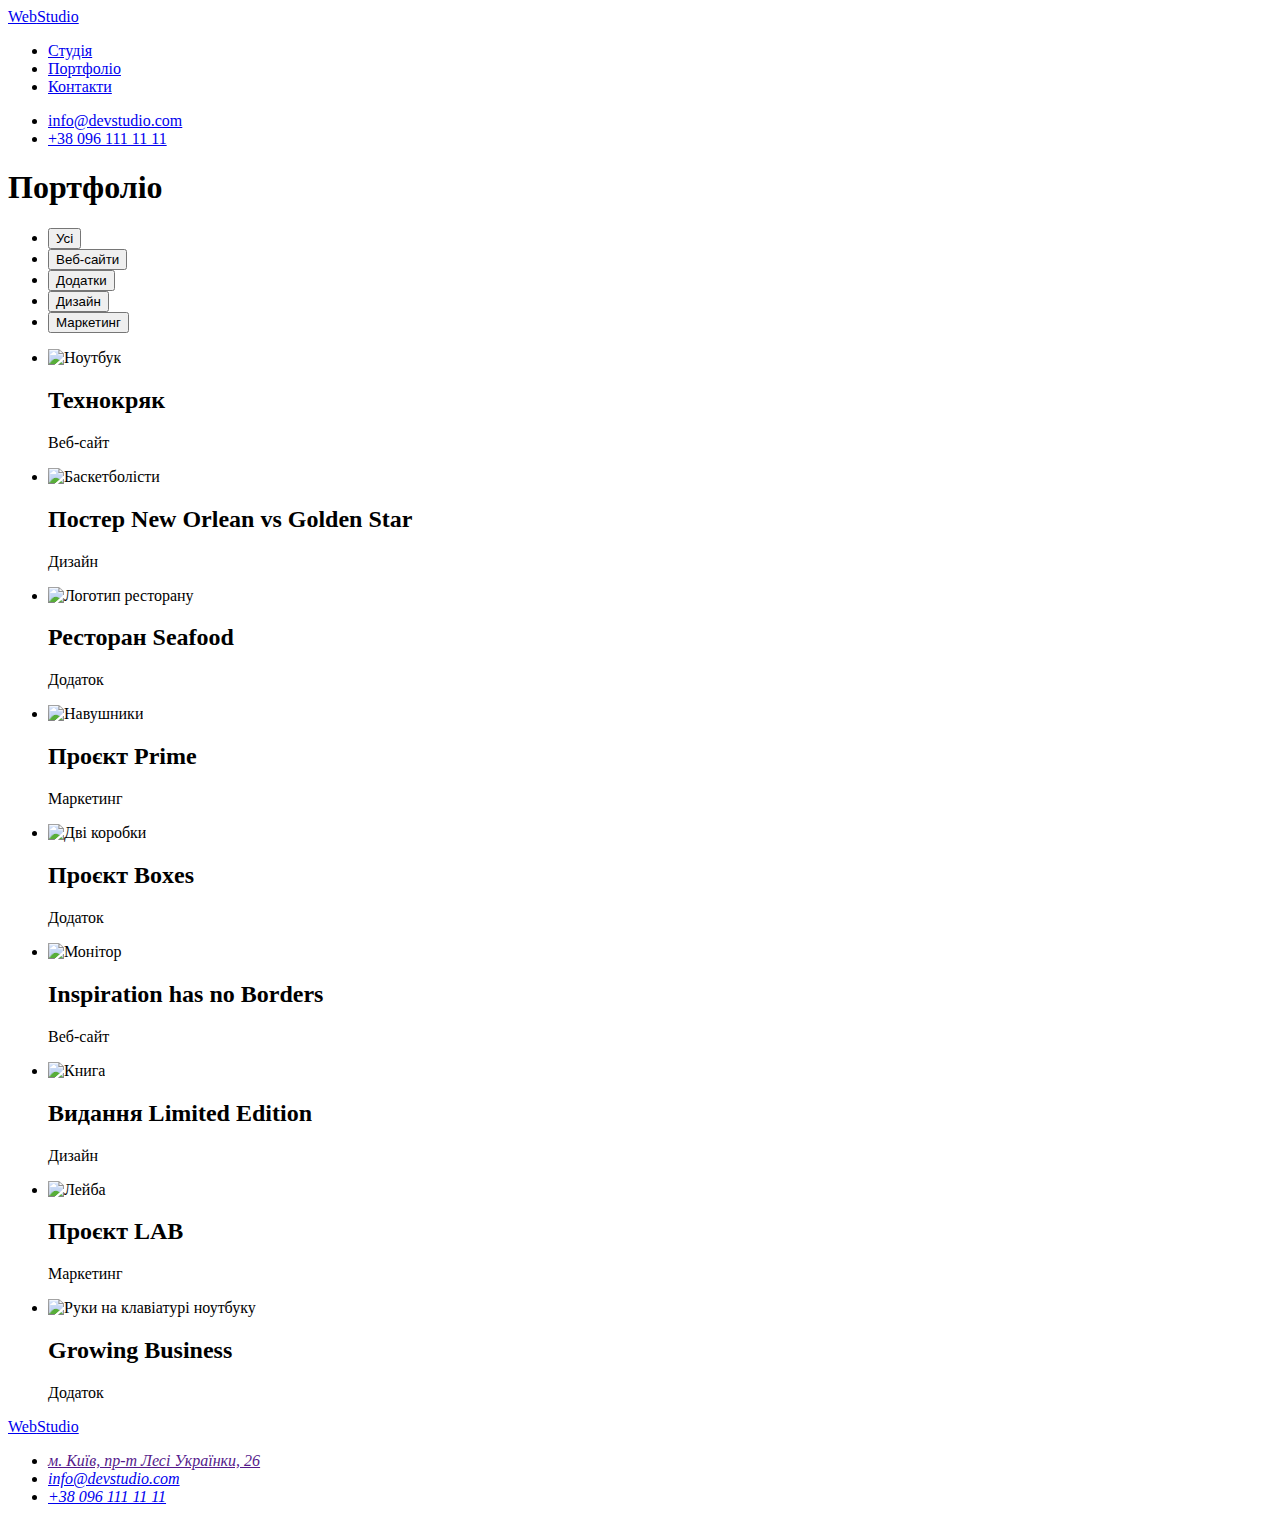
==== portfolio.html @ 7ed56ee0 "Додала нові класи" ====
<!DOCTYPE html>
<html lang="uk">
<head>
    <meta charset="UTF-8">
    <meta http-equiv="X-UA-Compatible" content="IE=edge">
    <meta name="viewport" content="width=device-width, initial-scale=1.0">
    <title>Document</title>
    <link rel="preconnect" href="https://fonts.googleapis.com">
    <link rel="preconnect" href="https://fonts.gstatic.com" crossorigin>
    <link href="https://fonts.googleapis.com/css2?family=Raleway:wght@700&family=Roboto:wght@400;500;700;900&display=swap"
        rel="stylesheet">
    <link rel="stylesheet" href="./css/styles.css">
</head>
<body>
<!-- Сторінка портфоліо -->
<!-- Шапка сайту -->
<header class="header">
    <div class="container">
    <nav>
        <a href="./index.html" class="logo"><span class="accent">Web</span>Studio</a>
        <ul class="site-nav list">
            <li> <a href="./index.html" class="link">Студія</a></li>
            <li> <a href="./portfolio.html" class="link current">Портфоліо</a></li>
            <li> <a href="./contacts.html" class="link">Контакти</a></li>
        </ul>
    </nav>
    <ul class="auth-nav list">
        <li>
            <a href="mailto:info@devstudio.com" class="link">info@devstudio.com</a>
        </li>
        <li>
            <a href="tel:+380961111111" class="link">+38 096 111 11 11</a>
        </li>
    </ul>
    </div>
</header>

<main>
<section>
    <div class="container">
    <h1 class="visually-hidden">Портфоліо</h1>
        <ul class="button-nav">
            <li><button type="button" class="button">Усі</button></li>
            <li><button type="button" class="button">Веб-сайти</button></li>
            <li><button type="button" class="button">Додатки</button></li>
            <li><button type="button" class="button">Дизайн</button></li>
            <li><button type="button" class="button">Маркетинг</button></li>
        </ul>

        <ul class="">
            <li>
                <img src="./images/portfolio_1.jpg" alt="Ноутбук" width="370">
                <h2 class="subtitle">Технокряк</h2>
                <p class="desk">Веб-сайт</p>
            </li>
            <li>
                <img src="./images/portfolio_2.jpg" alt="Баскетболісти" width="370">
                <h2 class="subtitle">Постер New Orlean vs Golden Star</h2>
                <p class="desk">Дизайн</p>
            </li>
            <li>
                <img src="./images/portfolio_3.jpg" alt="Логотип ресторану" width="370">
                <h2 class="subtitle">Ресторан Seafood</h2>
                <p class="desk">Додаток</p>
            </li>
            <li>
                <img src="./images/portfolio_4.jpg" alt="Навушники" width="370">
                <h2 class="subtitle">Проєкт Prime</h2>
                <p class="desk">Маркетинг</p>
            </li>
            <li>
                <img src="./images/portfolio_5.jpg" alt="Дві коробки" width="370">
                <h2 class="subtitle">Проєкт Boxes</h2>
                <p class="desk">Додаток</p>
            </li>
            <li>
                <img src="./images/portfolio_6.jpg" alt="Монітор" width="370">
                <h2 class="subtitle">Inspiration has no Borders</h2>
                <p class="desk">Веб-сайт</p>
            </li>
            <li>
                <img src="./images/portfolio_7.jpg" alt="Книга" width="370">
                <h2 class="subtitle">Видання Limited Edition</h2>
                <p class="desk">Дизайн</p>
            </li>
            <li>
                <img src="./images/portfolio_8.jpg" alt="Лейба" width="370">
                <h2 class="subtitle">Проєкт LAB</h2>
                <p class="desk">Маркетинг</p>
            </li>
            <li>
                <img src="./images/portfolio_9.jpg" alt="Руки на клавіатурі ноутбуку" width="370">
                <h2 class="subtitle">Growing Business</h2>
                <p class="desk">Додаток</p>
            </li>
        </ul>
        </div>
</section>
</main>

<!-- Футер -->
<footer class="footer">
    <div class="container">
    <a href="./index.html" class="logo-link"><span class="accent">Web</span>Studio</a>
    <address class="add">
        <ul class="footer-list">
            <li>
                <a href="" class="link">м. Київ, пр-т Лесі Українки, 26</a>

            </li>
            <li>
                <a href="mailto:info@devstudio.com" class="item-link">info@devstudio.com</a>
            </li>
            <li>
                <a href="tel:+380961111111" class="item-link">+38 096 111 11 11</a>
            </li>
        </ul>
    </address>
    </div>
</footer>
</body>
</html>
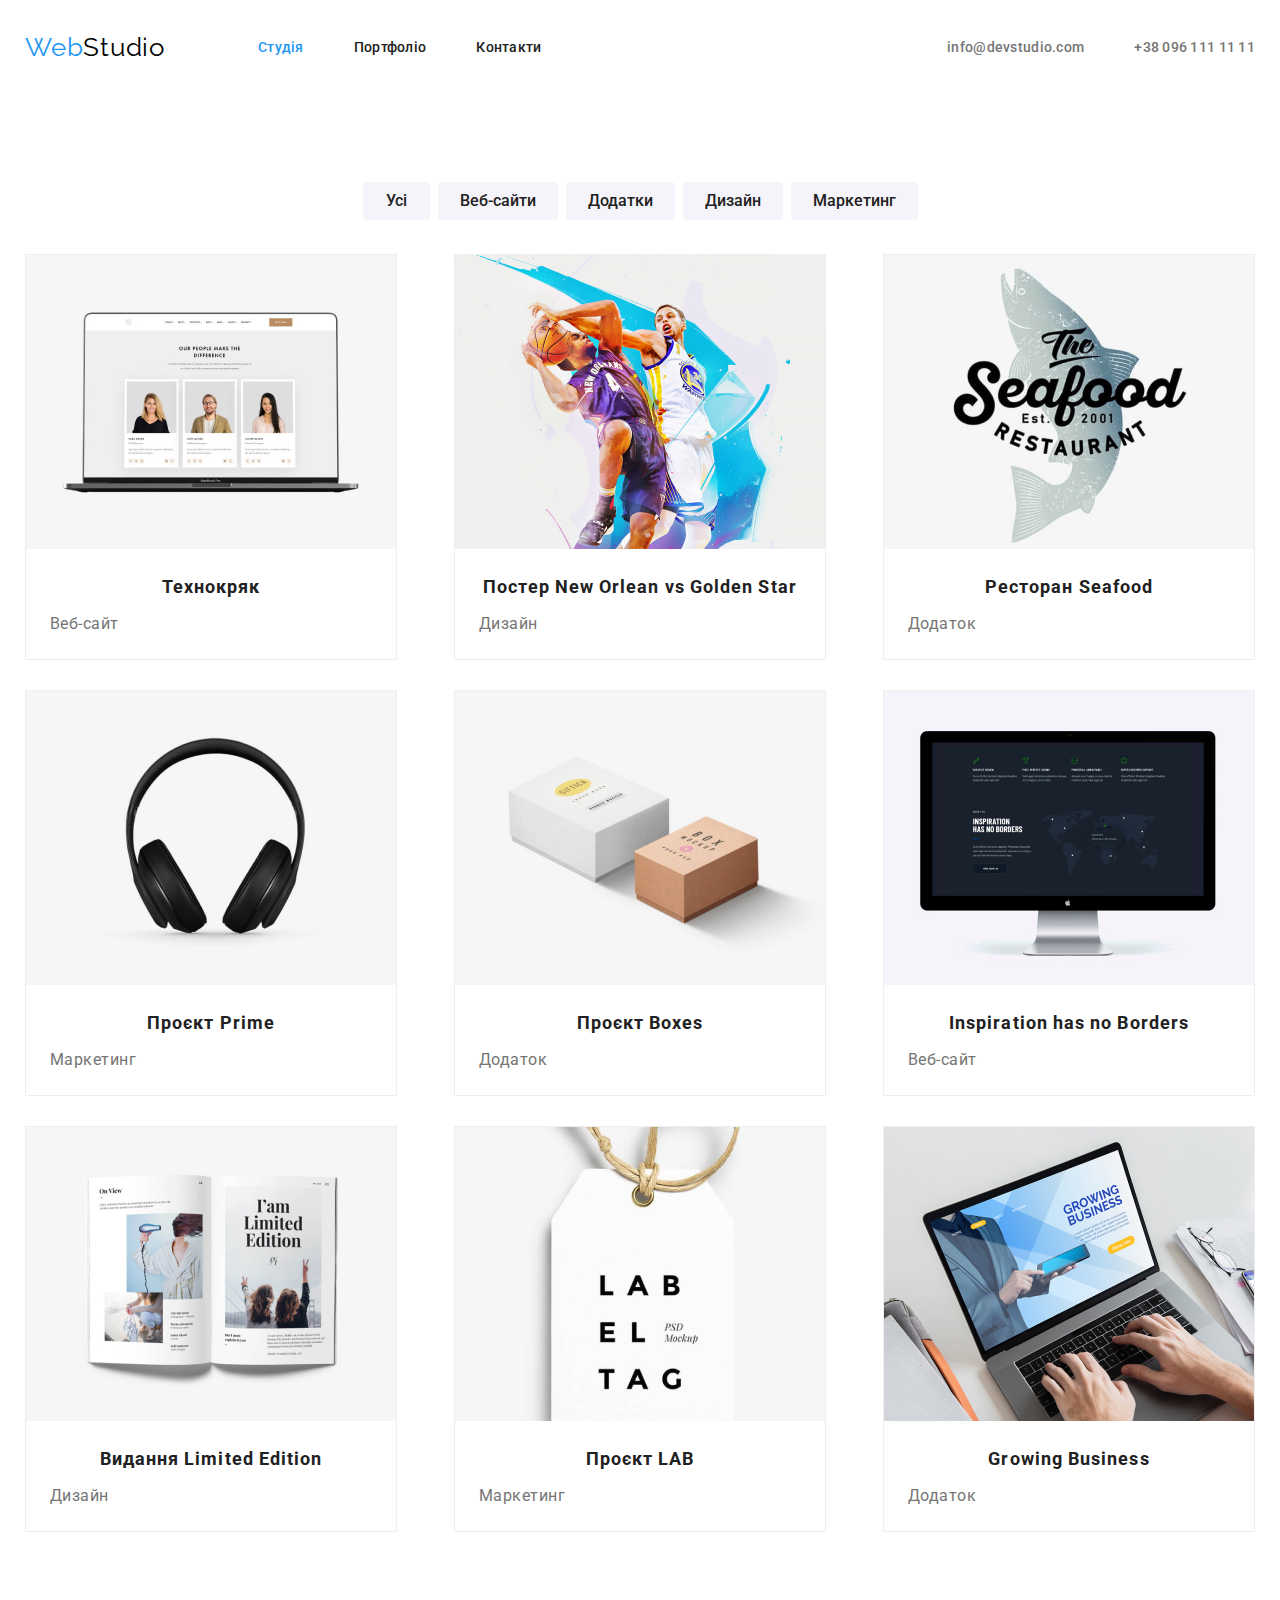
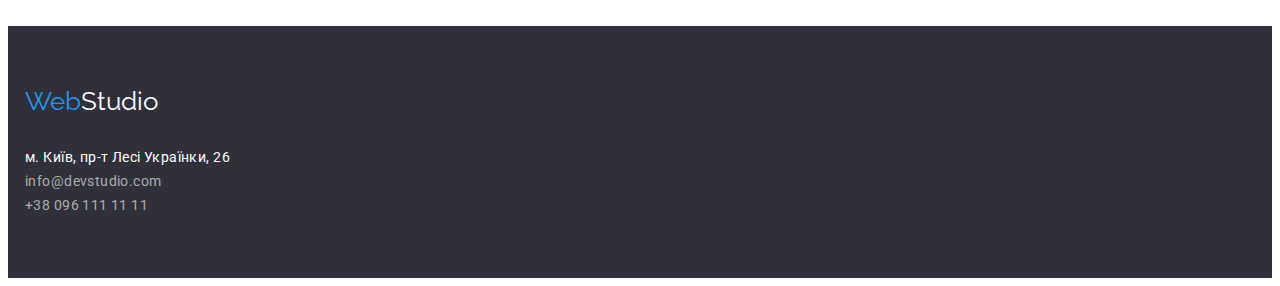
==== commit e594db3b: "виконую геометрію елементів" ====
--- a/portfolio.html
+++ b/portfolio.html
@@ -15,23 +15,19 @@
 <!-- Сторінка портфоліо -->
 <!-- Шапка сайту -->
 <header class="header">
-    <div class="container">
-    <nav>
-        <a href="./index.html" class="logo"><span class="accent">Web</span>Studio</a>
-        <ul class="site-nav list">
-            <li> <a href="./index.html" class="link">Студія</a></li>
-            <li> <a href="./portfolio.html" class="link current">Портфоліо</a></li>
-            <li> <a href="./contacts.html" class="link">Контакти</a></li>
+    <div class="container head-nav">
+        <nav class="nav">
+            <a href="./index.html" class="logo"><span class="accent">Web</span>Studio</a>
+            <ul class="site-nav list">
+                <li class="item"> <a href="./index.html" class="link current">Студія</a></li>
+                <li class="item"> <a href="./portfolio.html" class="link">Портфоліо</a></li>
+                <li class="item"> <a href="./contacts.html" class="link">Контакти</a></li>
+            </ul>
+        </nav>
+        <ul class="auth-nav list">
+            <li class="item"><a href="mailto:info@devstudio.com" class="link">info@devstudio.com</a></li>
+            <li class="item"><a href="tel:+380961111111" class="link">+38 096 111 11 11</a></li>
         </ul>
-    </nav>
-    <ul class="auth-nav list">
-        <li>
-            <a href="mailto:info@devstudio.com" class="link">info@devstudio.com</a>
-        </li>
-        <li>
-            <a href="tel:+380961111111" class="link">+38 096 111 11 11</a>
-        </li>
-    </ul>
     </div>
 </header>
 
@@ -40,55 +36,55 @@
     <div class="container">
     <h1 class="visually-hidden">Портфоліо</h1>
         <ul class="button-nav">
-            <li><button type="button" class="button">Усі</button></li>
-            <li><button type="button" class="button">Веб-сайти</button></li>
-            <li><button type="button" class="button">Додатки</button></li>
-            <li><button type="button" class="button">Дизайн</button></li>
-            <li><button type="button" class="button">Маркетинг</button></li>
+            <li class="btn-nav"><button type="button" class="button">Усі</button></li>
+            <li class="btn-nav"><button type="button" class="button">Веб-сайти</button></li>
+            <li class="btn-nav"><button type="button" class="button">Додатки</button></li>
+            <li class="btn-nav"><button type="button" class="button">Дизайн</button></li>
+            <li class="btn-nav"><button type="button" class="button">Маркетинг</button></li>
         </ul>
 
-        <ul class="">
-            <li>
+        <ul class="list photo">
+            <li class="gallery">
                 <img src="./images/portfolio_1.jpg" alt="Ноутбук" width="370">
                 <h2 class="subtitle">Технокряк</h2>
                 <p class="desk">Веб-сайт</p>
             </li>
-            <li>
+            <li class="gallery">
                 <img src="./images/portfolio_2.jpg" alt="Баскетболісти" width="370">
                 <h2 class="subtitle">Постер New Orlean vs Golden Star</h2>
                 <p class="desk">Дизайн</p>
             </li>
-            <li>
+            <li class="gallery">
                 <img src="./images/portfolio_3.jpg" alt="Логотип ресторану" width="370">
                 <h2 class="subtitle">Ресторан Seafood</h2>
                 <p class="desk">Додаток</p>
             </li>
-            <li>
+            <li class="gallery">
                 <img src="./images/portfolio_4.jpg" alt="Навушники" width="370">
                 <h2 class="subtitle">Проєкт Prime</h2>
                 <p class="desk">Маркетинг</p>
             </li>
-            <li>
+            <li class="gallery">
                 <img src="./images/portfolio_5.jpg" alt="Дві коробки" width="370">
                 <h2 class="subtitle">Проєкт Boxes</h2>
                 <p class="desk">Додаток</p>
             </li>
-            <li>
+            <li class="gallery">
                 <img src="./images/portfolio_6.jpg" alt="Монітор" width="370">
                 <h2 class="subtitle">Inspiration has no Borders</h2>
                 <p class="desk">Веб-сайт</p>
             </li>
-            <li>
+            <li class="gallery">
                 <img src="./images/portfolio_7.jpg" alt="Книга" width="370">
                 <h2 class="subtitle">Видання Limited Edition</h2>
                 <p class="desk">Дизайн</p>
             </li>
-            <li>
+            <li class="gallery">
                 <img src="./images/portfolio_8.jpg" alt="Лейба" width="370">
                 <h2 class="subtitle">Проєкт LAB</h2>
                 <p class="desk">Маркетинг</p>
             </li>
-            <li>
+            <li class="gallery">
                 <img src="./images/portfolio_9.jpg" alt="Руки на клавіатурі ноутбуку" width="370">
                 <h2 class="subtitle">Growing Business</h2>
                 <p class="desk">Додаток</p>
@@ -101,21 +97,21 @@
 <!-- Футер -->
 <footer class="footer">
     <div class="container">
-    <a href="./index.html" class="logo-link"><span class="accent">Web</span>Studio</a>
-    <address class="add">
-        <ul class="footer-list">
-            <li>
-                <a href="" class="link">м. Київ, пр-т Лесі Українки, 26</a>
+        <a href="./index.html" class="logo-link"><span class="accent">Web</span>Studio</a>
+        <address class="add">
+            <ul class="footer-list">
+                <li>
+                    <a href="" class="link">м. Київ, пр-т Лесі Українки, 26</a>
 
-            </li>
-            <li>
-                <a href="mailto:info@devstudio.com" class="item-link">info@devstudio.com</a>
-            </li>
-            <li>
-                <a href="tel:+380961111111" class="item-link">+38 096 111 11 11</a>
-            </li>
-        </ul>
-    </address>
+                </li>
+                <li>
+                    <a href="mailto:info@devstudio.com" class="item-link">info@devstudio.com</a>
+                </li>
+                <li>
+                    <a href="tel:+380961111111" class="item-link">+38 096 111 11 11</a>
+                </li>
+            </ul>
+        </address>
     </div>
 </footer>
 </body>
--- a/css/styles.css
+++ b/css/styles.css
@@ -0,0 +1,435 @@
+/* білий #FFFFFF */
+/* заголовки #212121 */
+/* текст #757575 */
+/* блакитний #2196F3 */
+/* чорний #000000 */
+/* колір сторінки #F5F5F5 */
+/* колір фону хедера #FFFFFF */
+/* колір фону герой та футер #2F303A */
+/* колір фону секції команда #F5F4FA */
+/* вторинний колір футер rgba(255, 255, 255, 0.6) */
+/* колір рамки #EEEEEE */
+
+:root {
+    --frame: #EEEEEE;
+    --primary-text-color: #757575;
+    --title-text-color: #212121;
+    --accent-color: #2196F3;
+    --secondary-color: #FFFFFF;
+    --back-color: #F5F5F5;
+    --back-hero: #2F303A;
+    --back-team: #F5F4FA;
+    --text-logo: #000000;
+    --secondary-text-foot: rgba(255, 255, 255, 0.6) 
+}
+/* стилі для index.html */
+body {
+    
+    color: var(--primary-text-color);
+    font-family: Roboto, sans-serif;
+}
+/* header */
+
+.header {
+     background-color: var(--secondary-color);
+     /* background-color: aquamarine */
+ }
+
+.list {
+    padding: 0;
+    margin: 0;
+    list-style: none;
+}
+
+.container {
+    margin-left: auto;
+    margin-right: auto;
+    width: 1230px;
+    padding: 0 15px;
+}
+
+ul {
+    margin-top: 0;
+    margin-bottom: 0;
+    list-style: none;
+}
+
+.logo {
+    padding-top: 24px;
+    padding-bottom: 25px;
+
+    color: var(--text-logo);
+    font-family: Raleway, sans-serif;
+    font-size: 26px;
+    line-height: 1.19;
+    text-decoration: none;
+    letter-spacing: 0.03em;
+}
+.accent {
+    color: var(--accent-color);
+}
+
+.head-nav {
+    display: flex;
+    align-items: center;
+}
+
+.nav {
+    display: flex;
+    align-items: center;
+}
+
+/* site nav */
+
+.site-nav {
+    display: flex;
+    margin-left: 93px;
+}
+
+.site-nav .item:not(:last-child) {
+    margin-right: 50px;
+}
+/* .site-nav .item+.item {
+    margin-left: 50px;
+} */
+
+.site-nav .link {
+    display: block;
+    padding: 32px 0;
+
+    color: var(--title-text-color);
+    font-weight: 500;
+    font-size: 14px;
+    line-height: 1.14;
+    letter-spacing: 0.02em;
+    text-decoration: none;
+}
+.site-nav .link:hover,
+.site-nav .link:focus {
+    color: var(--accent-color);
+}
+.site-nav .link.current {
+    color: var(--accent-color);
+}
+
+.auth-nav {
+    display: flex;
+    margin-left: auto;
+}
+
+.auth-nav .item:not(:last-child) {
+    margin-right: 50px;
+}
+
+/* .auth-nav .item+.item {
+    margin-left: 40px;
+} */
+
+.auth-nav .link {
+    display: block;
+    padding: 32px 0;
+
+    color: var(--primary-text-color);
+    font-weight: 500;
+    font-size: 14px;
+    line-height: 1.14;
+    letter-spacing: 0.02em;
+    text-decoration: none; 
+}
+.auth-nav .link:hover,
+.auth-nav .link:focus {
+    color: var(--accent-color);
+}
+
+ /* hero */
+.hero {
+    background-color: var(--back-hero);
+    color: var(--secondary-color);
+    text-align: center;
+}
+.hero-title {
+    margin-top: 0;
+    margin-bottom: 30px;
+    padding-top: 200px;
+    
+    font-weight: 900;
+    font-size: 44px;
+    line-height: 1.36;
+    letter-spacing: 0.06em;
+    text-transform: uppercase;   
+}
+.btn {
+    background-color: var(--accent-color);
+    color: var(--secondary-color);
+
+    font-weight: 700;
+    font-size: 16px;
+    line-height: 1.87;
+    cursor: pointer;
+    letter-spacing: 0.06em;
+    min-width: 200px;
+    
+    border: transparent;
+    border-radius: 4px;
+    padding: 10px 24px;
+    display: inline-block;
+}
+.hero .btn:hover,
+.hero .btn:focus {
+    background-color: var(--secondary-color);
+    color: var(--accent-color);
+}
+/* main */
+
+.benefits {
+    display: flex;
+    margin-top: 94px;
+    padding-left: 0;
+    justify-content: space-between;
+}
+
+.aside:not(:last-child) {
+    margin-right: 30px;
+}
+
+.section-title {
+    margin-top: 0;
+    margin-bottom: 50px;
+    padding-top: 94px;
+    color: var(--title-text-color);
+    font-weight: 700;
+    font-size: 36px;
+    line-height: 1.17;
+    text-align: center;
+}
+
+.visually-hidden {
+    position: absolute;
+    white-space: nowrap;
+    width: 1px;
+    height: 1px;
+    overflow: hidden;
+    border: 0;
+    padding: 0;
+    clip: rect(0 0 0 0);
+    clip-path: inset(50%);
+    margin: -1px;
+}
+
+.lead {
+    margin-top: 0;
+    margin-bottom: 10px;
+    color: var(--title-text-color);
+    font-weight: 700;
+    font-size: 14px;
+    line-height: 1.14;
+    letter-spacing: 0.03em;
+}
+
+.text {
+    margin-top: 0;
+    margin-bottom: 0;
+
+    width: 270px;
+    font-size: 14px;
+    line-height: 1.7;
+    letter-spacing: 0.03em;
+}
+
+.us {
+    display: flex;
+    padding-left: 0;
+    justify-content: space-between;
+}
+
+.team {
+    padding: 94px 0;
+    background-color: var(--back-team);
+    color: var(--title-text-color);
+    font-weight: 700;
+    font-size: 36px;
+    line-height: 1.17;
+}
+
+.our {
+    display: flex;
+    padding-left: 0;
+    justify-content: space-between;
+}
+
+.name {
+    margin-top: 0;
+    margin-bottom: 10px;
+    padding-top: 30px;
+    
+    color: var(--title-text-color);
+    font-weight: 500;
+    font-size: 16px;
+    line-height: 1.19;  
+}
+.txt {
+    background-color: var(--secondary-color);
+    text-align: center;
+    letter-spacing: 0.03em;
+}
+.text-team {
+    margin-top: 0;
+    margin-bottom: 0;
+    padding-bottom: 30px;
+
+    color: var(--primary-text-color);
+    font-size: 16px;
+    line-height: 1.19;
+    letter-spacing: 0.03em;
+}
+
+img {
+    display: block;
+    max-width: 100%;
+    height: auto;
+}
+
+/* footer */
+
+.footer {
+    padding: 60px 0;
+
+    color: var(--secondary-color);
+    background-color: var(--back-hero);
+    font-size: 14px;
+    line-height: 1.71;
+}
+
+.footer .logo-link {
+    margin-top: 0;
+    margin-bottom: 0;
+
+    color: var(--secondary-color);
+    font-family: Raleway, sans-serif;
+    font-size: 26px;
+    line-height: 1.19;
+    text-decoration: none;
+}
+
+.footer-list {
+    margin-top: 28px;
+    padding-left: 0;
+}
+.add {
+    font-style: normal;
+    font-family: inherit;
+    font-size: 14px;
+    line-height: 1.71;
+    letter-spacing: 0.03em;
+}
+
+.footer-list .link {
+    margin-top: 0;
+
+    color: var(--secondary-color);
+    font-size: 14px;
+    line-height: 1.71;
+    text-decoration: none;
+} 
+
+.footer-list .item-link {
+    margin-top: 12px;
+
+    color: var(--secondary-text-foot);
+    text-decoration: none;
+}
+
+.footer-list .link:hover,
+.footer-list .link:focus {
+    color: var(--accent-color);
+}
+.footer-list .item-link:hover,
+.footer-list .item-link:focus {
+    color: var(--accent-color);
+}
+
+/* Портфоліо */
+
+.button-nav {
+    display: flex;
+    justify-content: center;
+    margin-bottom: 34px;
+    padding-top: 94px;
+    padding-left: 0;
+}
+
+.btn-nav:not(:last-child) {
+    margin-right: 8px;
+}
+
+.button {
+    display: inline-block;
+    border-radius: 4px;
+    border: transparent;
+    padding: 6px 22px;
+    
+    background-color: var(--back-team);
+    color: var(--title-text-color);
+    font-weight: 500;
+    font-size: 16px;
+    line-height: 1.6;
+    cursor: pointer;
+    font-family: inherit;
+    text-align: center;
+    min-width: 67px;
+}
+.button-nav .button:hover,
+.button-nav .button:focus {
+    color: var(--secondary-color);
+    background-color: var(--accent-color);
+}
+h2 {
+    color: var(--title-text-color);
+    font-weight: 700;
+    font-size: 18px;
+    line-height: 2;
+    letter-spacing: 0.06em;
+}
+
+.subtitle {
+    margin-top: 20px;
+    margin-bottom: 0;
+    text-align: center;
+}
+
+.desk {
+    margin-top: 4px;
+    margin-bottom: 0;
+    padding-left: 24px;
+    padding-bottom: 20px;
+    letter-spacing: 0.03em;
+}
+.list {
+    margin-top: 0;
+    margin-bottom: 0;
+    font-size: 16px;
+    line-height: 1.88;
+}
+
+.photo {
+    margin-left: auto;
+    margin-right: auto;
+    display: flex;
+    flex-wrap: wrap;
+    justify-content: space-between;
+    padding-bottom: 94px;
+}
+
+/* .gallery:nth-child(3n) {
+    margin-right: 0;
+} */
+
+.gallery {
+    margin-bottom: 30px;
+    border: 1px solid var(--frame);
+    width: 370px;
+ }
+
+.gallery:nth-last-child(-n + 3) {
+    margin-bottom: 0;
+}
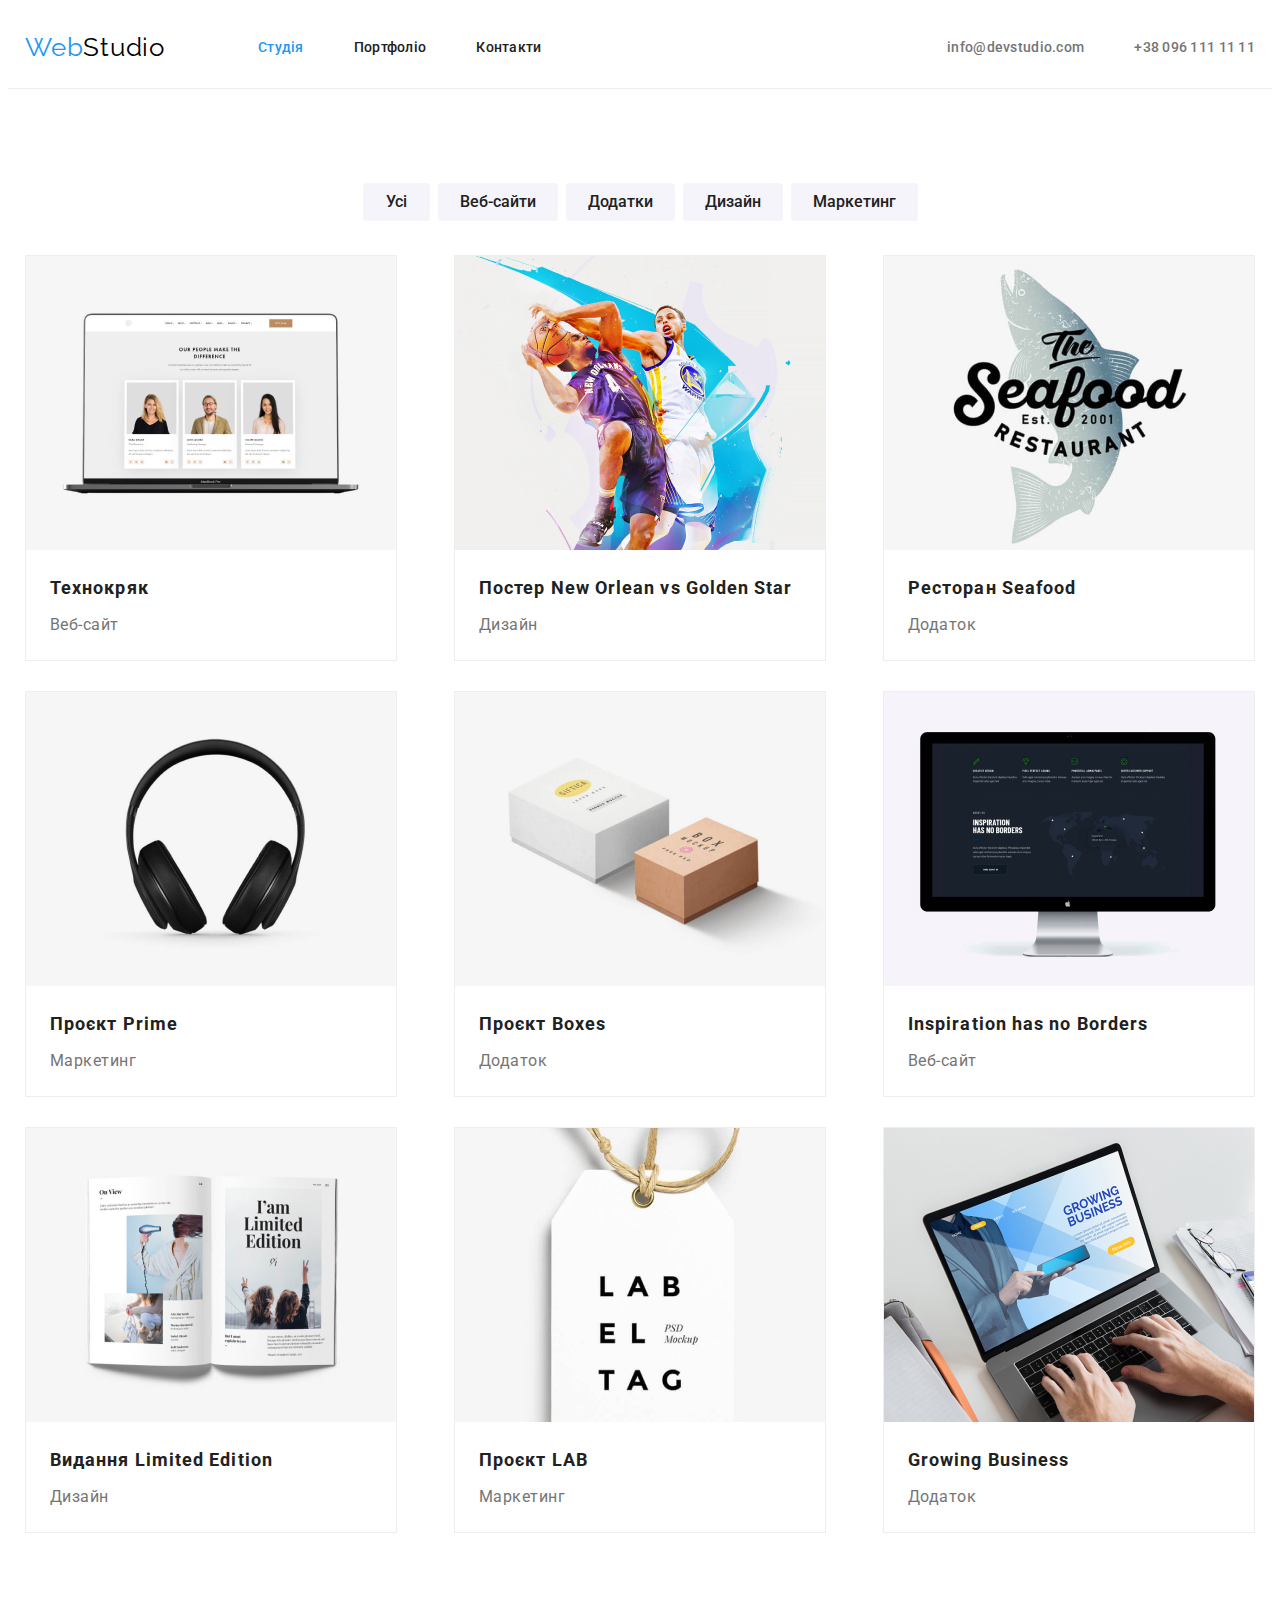
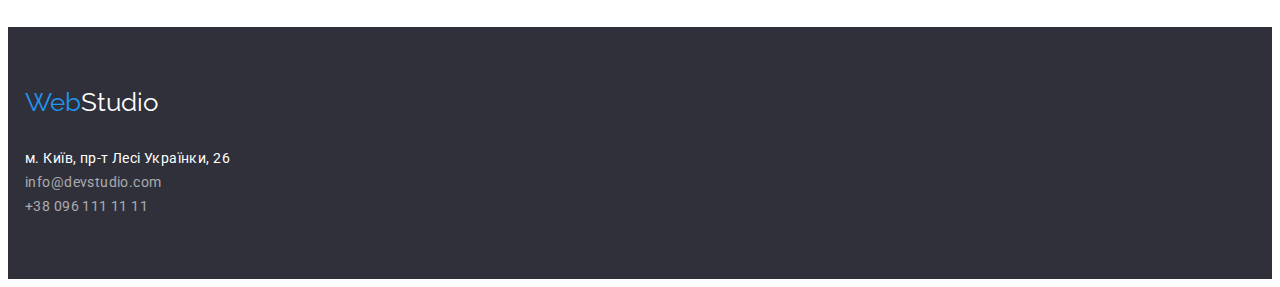
==== commit 162844cb: "геометрія елементів" ====
--- a/portfolio.html
+++ b/portfolio.html
@@ -32,7 +32,7 @@
 </header>
 
 <main>
-<section>
+<section class="section">
     <div class="container">
     <h1 class="visually-hidden">Портфоліо</h1>
         <ul class="button-nav">
--- a/css/styles.css
+++ b/css/styles.css
@@ -12,6 +12,7 @@
 
 :root {
     --frame: #EEEEEE;
+    --secondary-frame: #ECECEC;
     --primary-text-color: #757575;
     --title-text-color: #212121;
     --accent-color: #2196F3;
@@ -31,8 +32,8 @@
 /* header */
 
 .header {
-     background-color: var(--secondary-color);
-     /* background-color: aquamarine */
+    background-color: var(--secondary-color);
+    border-bottom: 1px solid var(--secondary-frame);
  }
 
 .list {
@@ -157,6 +158,10 @@
     line-height: 1.36;
     letter-spacing: 0.06em;
     text-transform: uppercase;   
+}
+
+.retreat {
+    padding-bottom: 200px;
 }
 .btn {
     background-color: var(--accent-color);
@@ -180,10 +185,15 @@
     color: var(--accent-color);
 }
 /* main */
-
+.section {
+    padding-top: 94px;
+}
+
+.section:first-child {
+    padding-bottom: 94px;
+}
 .benefits {
     display: flex;
-    margin-top: 94px;
     padding-left: 0;
     justify-content: space-between;
 }
@@ -195,7 +205,6 @@
 .section-title {
     margin-top: 0;
     margin-bottom: 50px;
-    padding-top: 94px;
     color: var(--title-text-color);
     font-weight: 700;
     font-size: 36px;
@@ -243,7 +252,7 @@
 }
 
 .team {
-    padding: 94px 0;
+    
     background-color: var(--back-team);
     color: var(--title-text-color);
     font-weight: 700;
@@ -354,7 +363,6 @@
     display: flex;
     justify-content: center;
     margin-bottom: 34px;
-    padding-top: 94px;
     padding-left: 0;
 }
 
@@ -394,7 +402,7 @@
 .subtitle {
     margin-top: 20px;
     margin-bottom: 0;
-    text-align: center;
+    padding-left: 24px;
 }
 
 .desk {
@@ -417,7 +425,6 @@
     display: flex;
     flex-wrap: wrap;
     justify-content: space-between;
-    padding-bottom: 94px;
 }
 
 /* .gallery:nth-child(3n) {
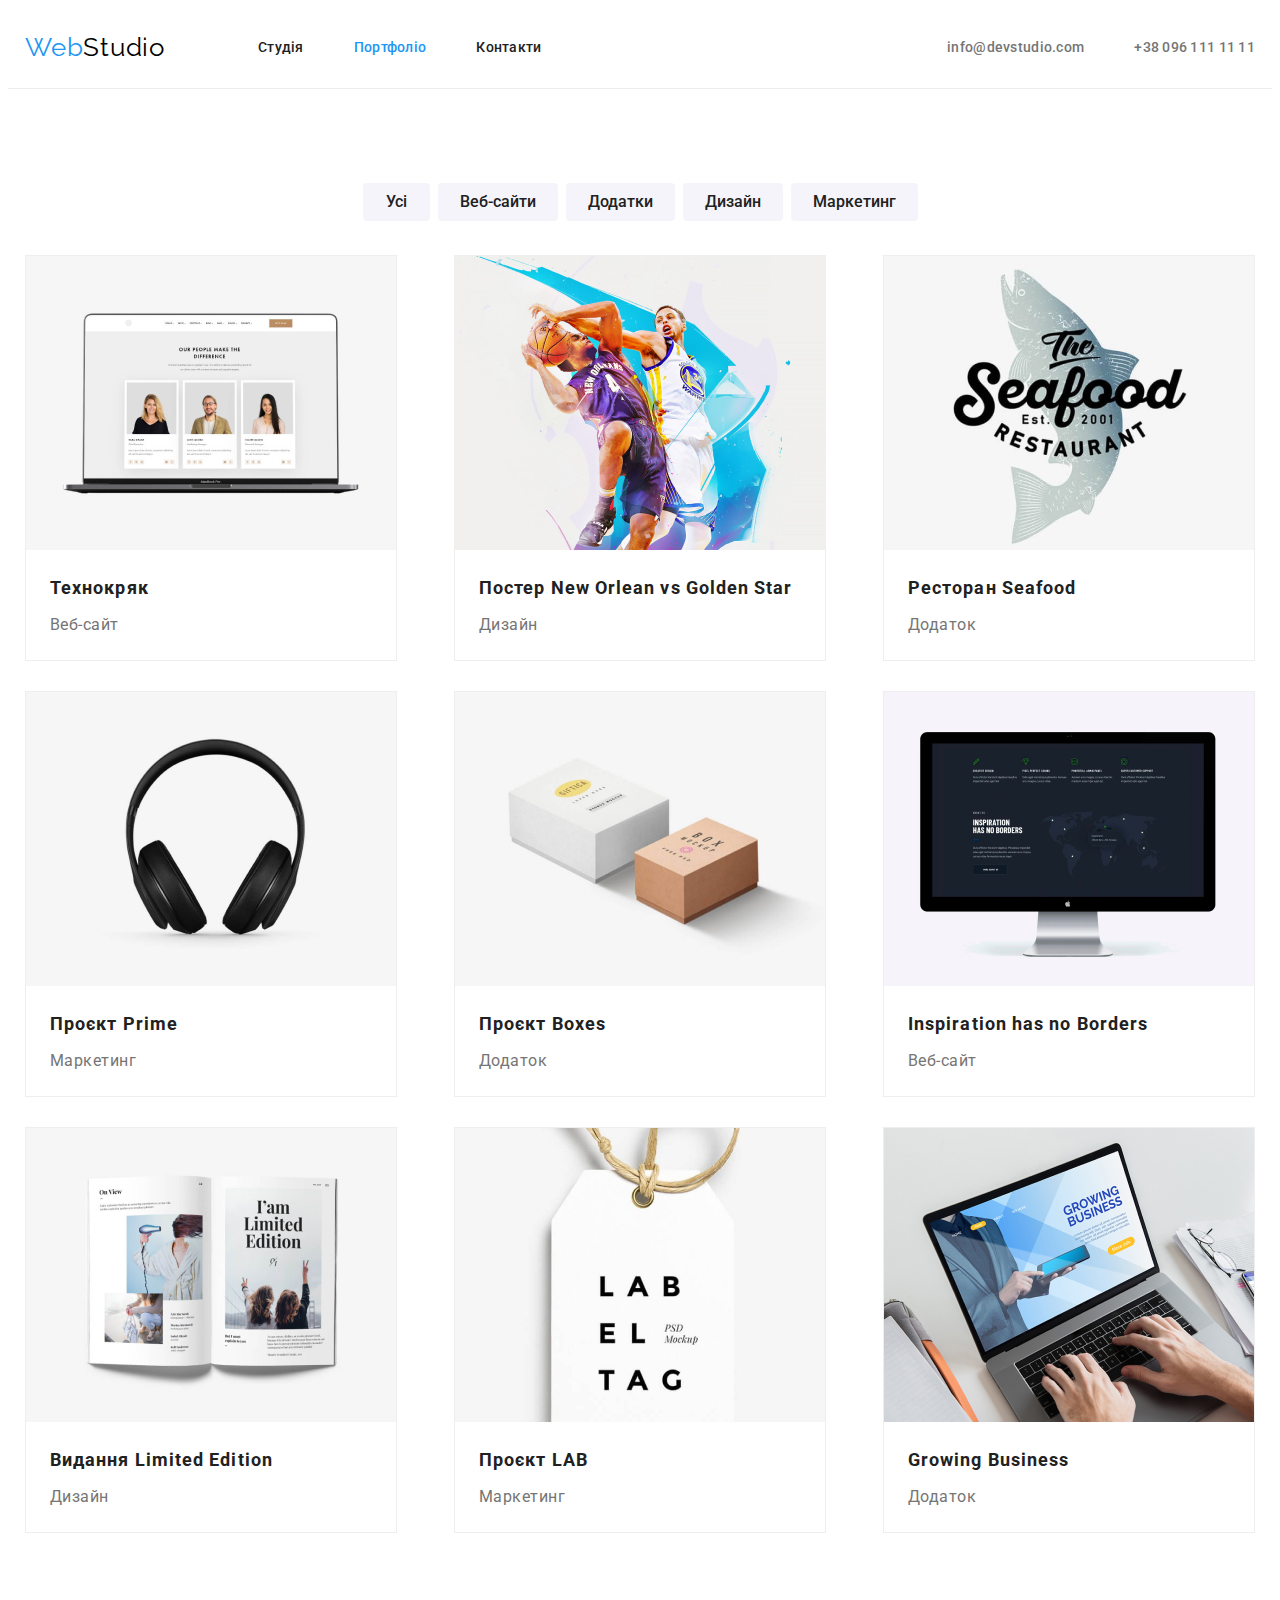
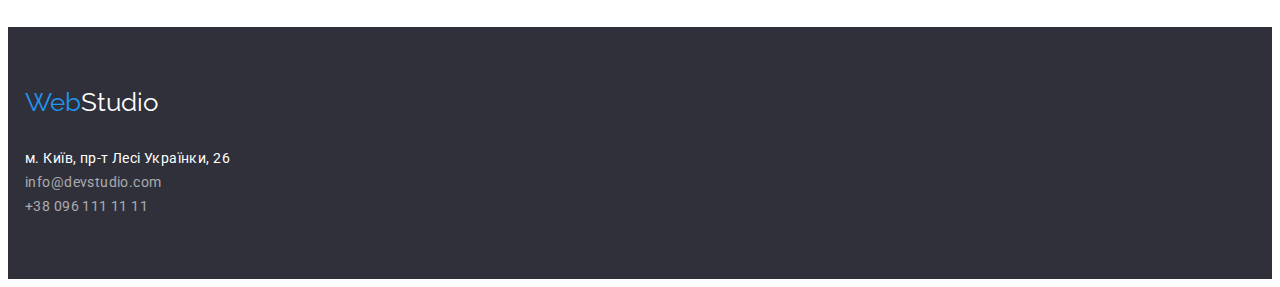
==== commit 64f9a2cd: "відредагувала підсвічення посилання" ====
--- a/portfolio.html
+++ b/portfolio.html
@@ -19,8 +19,8 @@
         <nav class="nav">
             <a href="./index.html" class="logo"><span class="accent">Web</span>Studio</a>
             <ul class="site-nav list">
-                <li class="item"> <a href="./index.html" class="link current">Студія</a></li>
-                <li class="item"> <a href="./portfolio.html" class="link">Портфоліо</a></li>
+                <li class="item"> <a href="./index.html" class="link">Студія</a></li>
+                <li class="item"> <a href="./portfolio.html" class="link current">Портфоліо</a></li>
                 <li class="item"> <a href="./contacts.html" class="link">Контакти</a></li>
             </ul>
         </nav>
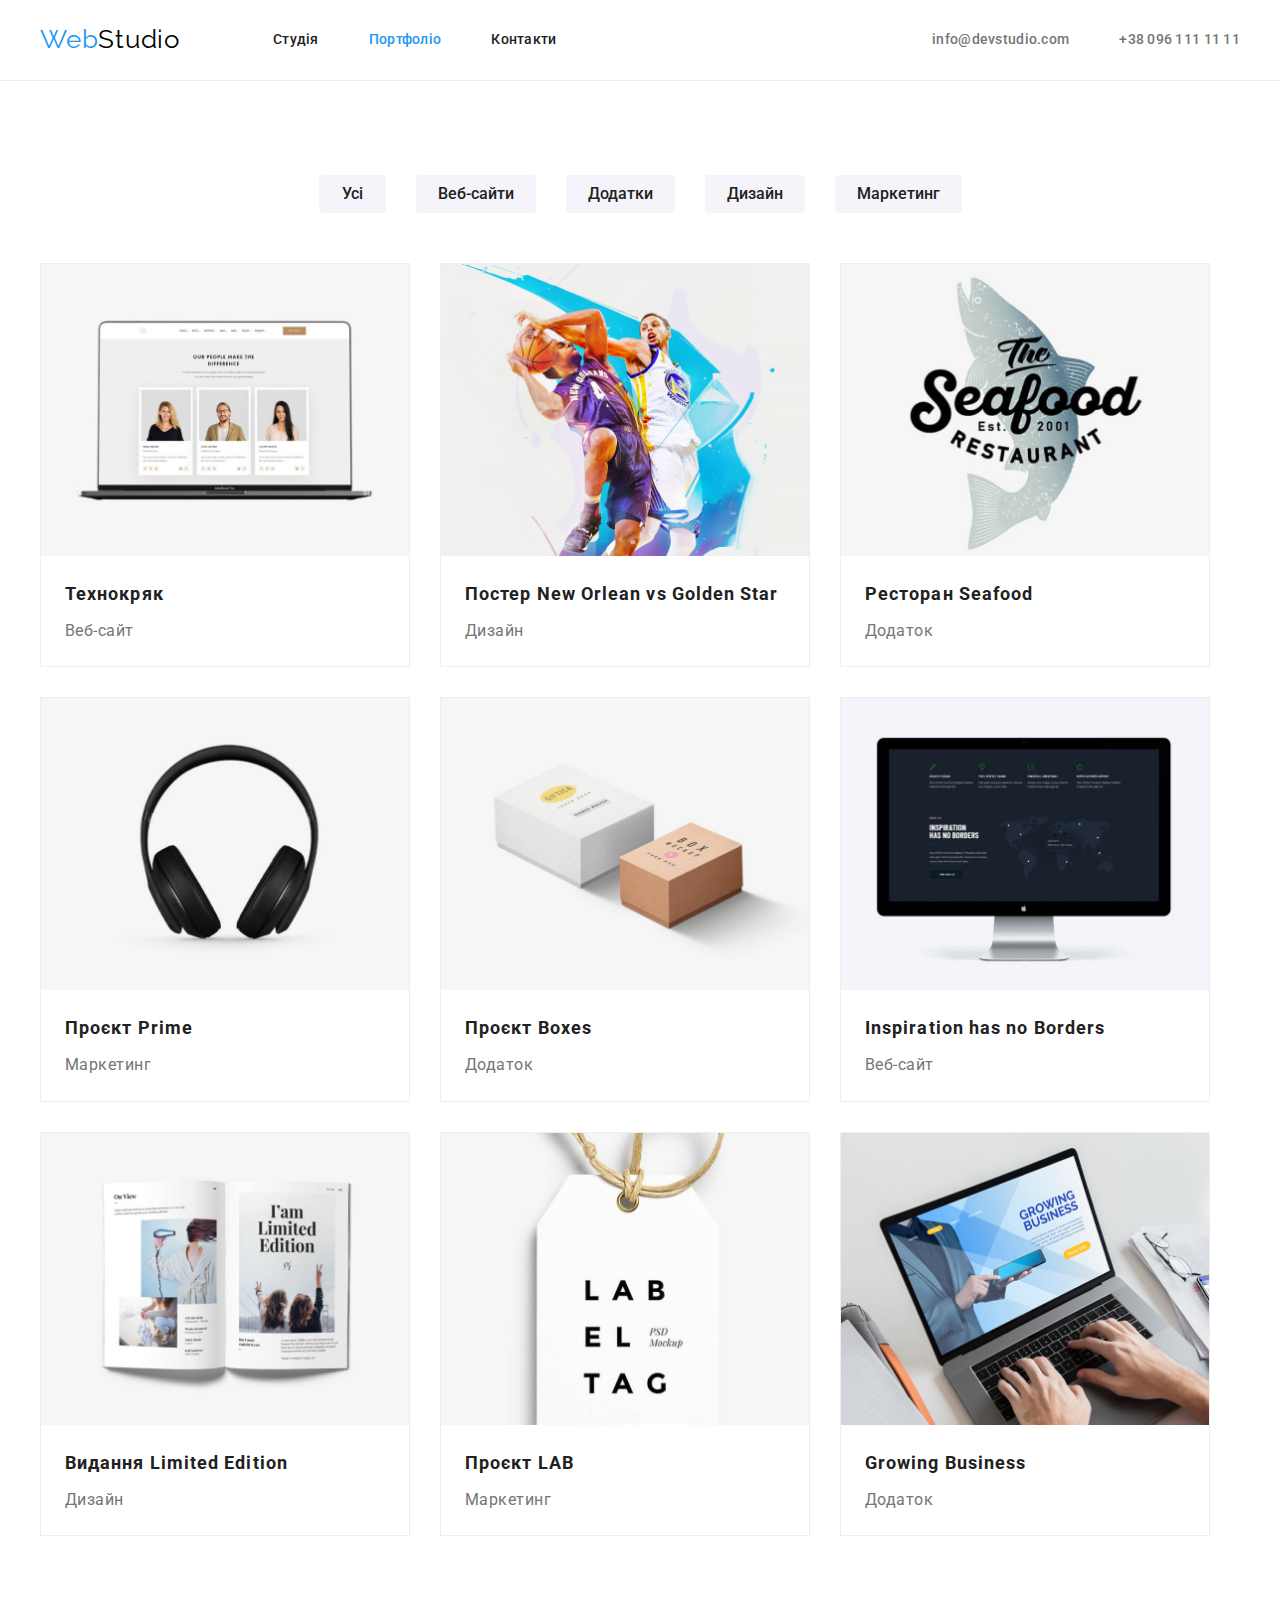
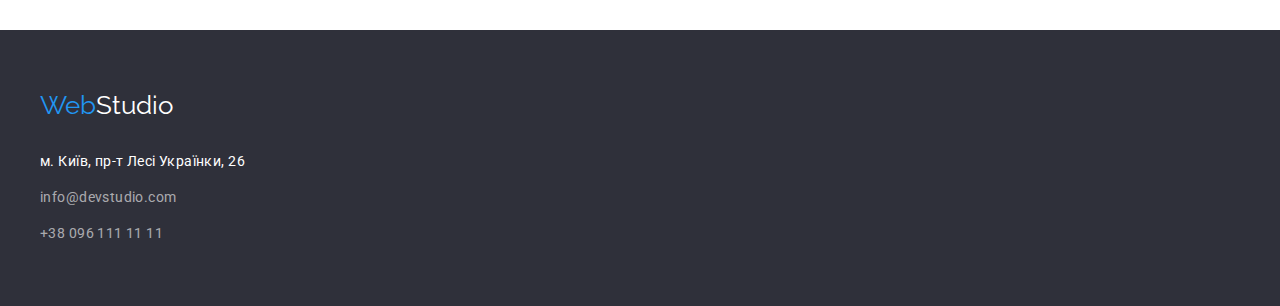
==== commit fc3ad8b0: "Виправила помилки" ====
--- a/portfolio.html
+++ b/portfolio.html
@@ -9,6 +9,7 @@
     <link rel="preconnect" href="https://fonts.gstatic.com" crossorigin>
     <link href="https://fonts.googleapis.com/css2?family=Raleway:wght@700&family=Roboto:wght@400;500;700;900&display=swap"
         rel="stylesheet">
+    <link rel="stylesheet" href="https://cdnjs.cloudflare.com/ajax/libs/modern-normalize/1.1.0/modern-normalize.min.css">    
     <link rel="stylesheet" href="./css/styles.css">
 </head>
 <body>
@@ -46,48 +47,66 @@
         <ul class="list photo">
             <li class="gallery">
                 <img src="./images/portfolio_1.jpg" alt="Ноутбук" width="370">
-                <h2 class="subtitle">Технокряк</h2>
-                <p class="desk">Веб-сайт</p>
+                <div class="item">
+                    <h2 class="subtitle">Технокряк</h2>
+                    <p class="desk">Веб-сайт</p>
+                </div> 
             </li>
             <li class="gallery">
                 <img src="./images/portfolio_2.jpg" alt="Баскетболісти" width="370">
-                <h2 class="subtitle">Постер New Orlean vs Golden Star</h2>
-                <p class="desk">Дизайн</p>
+                <div class="item">
+                    <h2 class="subtitle">Постер New Orlean vs Golden Star</h2>
+                    <p class="desk">Дизайн</p>
+                </div> 
             </li>
             <li class="gallery">
                 <img src="./images/portfolio_3.jpg" alt="Логотип ресторану" width="370">
-                <h2 class="subtitle">Ресторан Seafood</h2>
-                <p class="desk">Додаток</p>
+                <div class="item">
+                    <h2 class="subtitle">Ресторан Seafood</h2>
+                    <p class="desk">Додаток</p>
+                </div> 
             </li>
             <li class="gallery">
                 <img src="./images/portfolio_4.jpg" alt="Навушники" width="370">
-                <h2 class="subtitle">Проєкт Prime</h2>
-                <p class="desk">Маркетинг</p>
+                <div class="item">
+                    <h2 class="subtitle">Проєкт Prime</h2>
+                    <p class="desk">Маркетинг</p>
+                </div>  
             </li>
             <li class="gallery">
                 <img src="./images/portfolio_5.jpg" alt="Дві коробки" width="370">
-                <h2 class="subtitle">Проєкт Boxes</h2>
-                <p class="desk">Додаток</p>
+                <div class="item">
+                    <h2 class="subtitle">Проєкт Boxes</h2>
+                    <p class="desk">Додаток</p>
+                </div> 
             </li>
             <li class="gallery">
                 <img src="./images/portfolio_6.jpg" alt="Монітор" width="370">
-                <h2 class="subtitle">Inspiration has no Borders</h2>
-                <p class="desk">Веб-сайт</p>
+                <div class="item">
+                    <h2 class="subtitle">Inspiration has no Borders</h2>
+                    <p class="desk">Веб-сайт</p>
+                </div>   
             </li>
             <li class="gallery">
                 <img src="./images/portfolio_7.jpg" alt="Книга" width="370">
-                <h2 class="subtitle">Видання Limited Edition</h2>
-                <p class="desk">Дизайн</p>
+                <div class="item">
+                    <h2 class="subtitle">Видання Limited Edition</h2>
+                    <p class="desk">Дизайн</p>
+                </div>  
             </li>
             <li class="gallery">
                 <img src="./images/portfolio_8.jpg" alt="Лейба" width="370">
-                <h2 class="subtitle">Проєкт LAB</h2>
-                <p class="desk">Маркетинг</p>
+                <div class="item">
+                    <h2 class="subtitle">Проєкт LAB</h2>
+                    <p class="desk">Маркетинг</p>
+                </div>
             </li>
             <li class="gallery">
                 <img src="./images/portfolio_9.jpg" alt="Руки на клавіатурі ноутбуку" width="370">
-                <h2 class="subtitle">Growing Business</h2>
-                <p class="desk">Додаток</p>
+                <div class="item">
+                    <h2 class="subtitle">Growing Business</h2>
+                    <p class="desk">Додаток</p>
+                </div>
             </li>
         </ul>
         </div>
@@ -100,14 +119,14 @@
         <a href="./index.html" class="logo-link"><span class="accent">Web</span>Studio</a>
         <address class="add">
             <ul class="footer-list">
-                <li>
+                <li class="footer-add">
                     <a href="" class="link">м. Київ, пр-т Лесі Українки, 26</a>
 
                 </li>
-                <li>
+                <li class="footer-add">
                     <a href="mailto:info@devstudio.com" class="item-link">info@devstudio.com</a>
                 </li>
-                <li>
+                <li class="footer-add">
                     <a href="tel:+380961111111" class="item-link">+38 096 111 11 11</a>
                 </li>
             </ul>
--- a/css/styles.css
+++ b/css/styles.css
@@ -147,11 +147,12 @@
     background-color: var(--back-hero);
     color: var(--secondary-color);
     text-align: center;
+    padding-top: 200px;
+    padding-bottom: 200px;
 }
 .hero-title {
     margin-top: 0;
     margin-bottom: 30px;
-    padding-top: 200px;
     
     font-weight: 900;
     font-size: 44px;
@@ -160,9 +161,6 @@
     text-transform: uppercase;   
 }
 
-.retreat {
-    padding-bottom: 200px;
-}
 .btn {
     background-color: var(--accent-color);
     color: var(--secondary-color);
@@ -187,19 +185,17 @@
 /* main */
 .section {
     padding-top: 94px;
-}
-
-.section:first-child {
     padding-bottom: 94px;
 }
+
+.about-us {
+    padding-top: 0;
+}
+
 .benefits {
     display: flex;
     padding-left: 0;
     justify-content: space-between;
-}
-
-.aside:not(:last-child) {
-    margin-right: 30px;
 }
 
 .section-title {
@@ -255,7 +251,6 @@
     
     background-color: var(--back-team);
     color: var(--title-text-color);
-    font-weight: 700;
     font-size: 36px;
     line-height: 1.17;
 }
@@ -269,7 +264,6 @@
 .name {
     margin-top: 0;
     margin-bottom: 10px;
-    padding-top: 30px;
     
     color: var(--title-text-color);
     font-weight: 500;
@@ -277,14 +271,14 @@
     line-height: 1.19;  
 }
 .txt {
+    padding: 30px;
+
     background-color: var(--secondary-color);
     text-align: center;
-    letter-spacing: 0.03em;
 }
 .text-team {
     margin-top: 0;
     margin-bottom: 0;
-    padding-bottom: 30px;
 
     color: var(--primary-text-color);
     font-size: 16px;
@@ -321,10 +315,11 @@
 }
 
 .footer-list {
+    padding-left: 0;
+}
+.add {
     margin-top: 28px;
-    padding-left: 0;
-}
-.add {
+    
     font-style: normal;
     font-family: inherit;
     font-size: 14px;
@@ -339,11 +334,14 @@
     font-size: 14px;
     line-height: 1.71;
     text-decoration: none;
-} 
+}
+
+.footer-add:not(:last-child) {
+    margin-bottom: 12px;
+    
+}
 
 .footer-list .item-link {
-    margin-top: 12px;
-
     color: var(--secondary-text-foot);
     text-decoration: none;
 }
@@ -362,12 +360,12 @@
 .button-nav {
     display: flex;
     justify-content: center;
-    margin-bottom: 34px;
+    margin-bottom: 50px;
     padding-left: 0;
 }
 
 .btn-nav:not(:last-child) {
-    margin-right: 8px;
+    margin-right: 30px;
 }
 
 .button {
@@ -392,6 +390,8 @@
     background-color: var(--accent-color);
 }
 h2 {
+    margin-top: 0;
+    margin-bottom: 0;
     color: var(--title-text-color);
     font-weight: 700;
     font-size: 18px;
@@ -399,17 +399,9 @@
     letter-spacing: 0.06em;
 }
 
-.subtitle {
-    margin-top: 20px;
-    margin-bottom: 0;
-    padding-left: 24px;
-}
-
 .desk {
     margin-top: 4px;
     margin-bottom: 0;
-    padding-left: 24px;
-    padding-bottom: 20px;
     letter-spacing: 0.03em;
 }
 .list {
@@ -424,7 +416,7 @@
     margin-right: auto;
     display: flex;
     flex-wrap: wrap;
-    justify-content: space-between;
+    gap: 30px;
 }
 
 /* .gallery:nth-child(3n) {
@@ -432,11 +424,13 @@
 } */
 
 .gallery {
-    margin-bottom: 30px;
     border: 1px solid var(--frame);
     width: 370px;
  }
 
 .gallery:nth-last-child(-n + 3) {
     margin-bottom: 0;
-}
+} 
+.gallery .item {
+    padding: 20px 24px;
+}